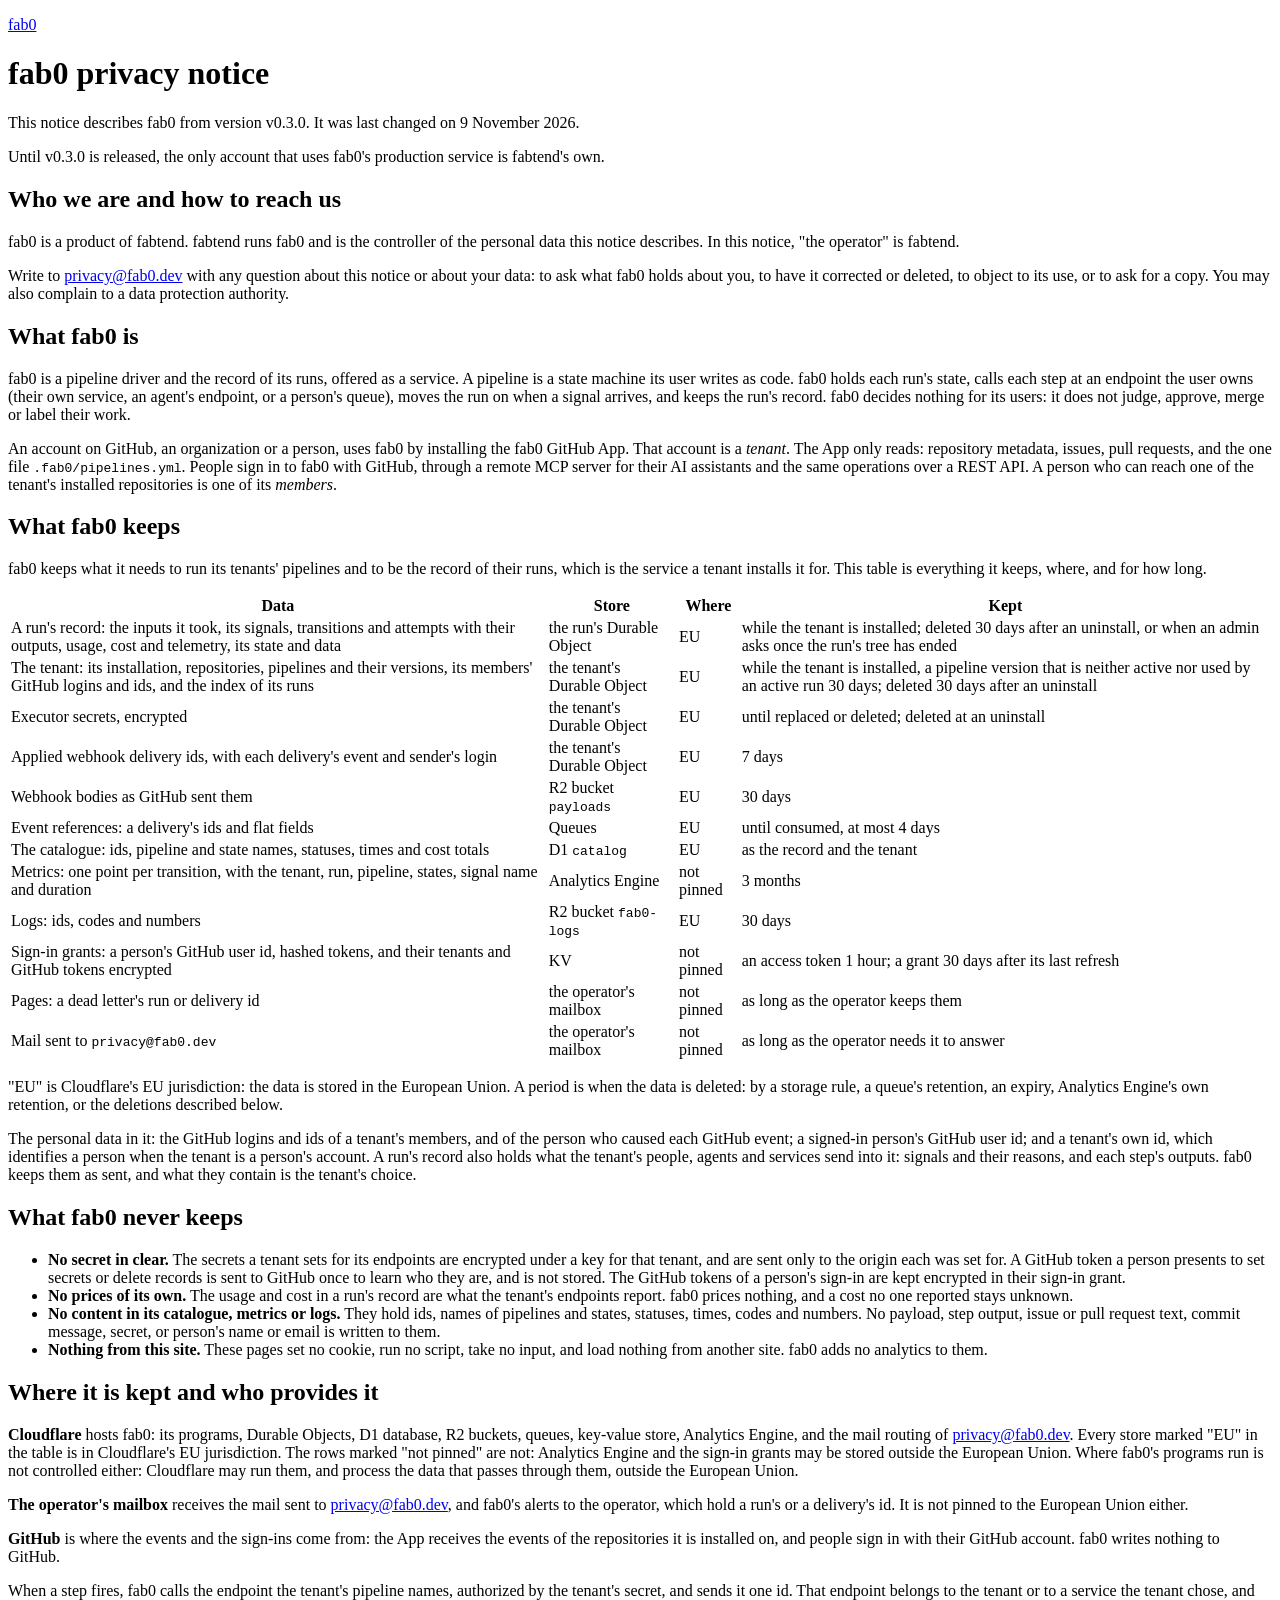
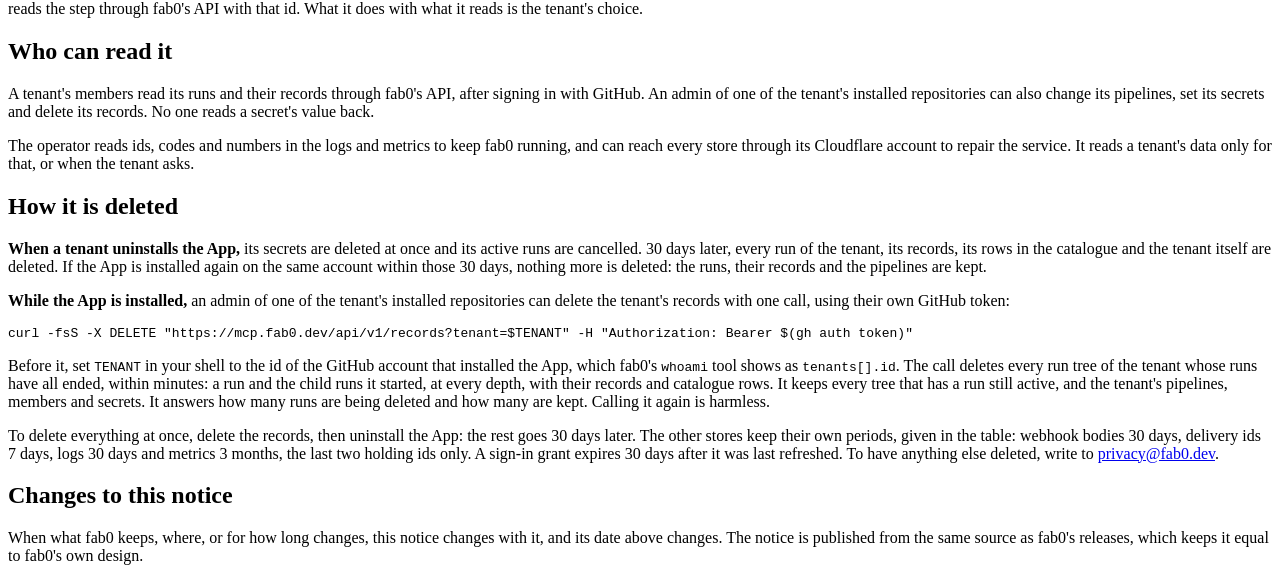
==== site/privacy.html @ 7e2cd232 "Add site/, the site at fab0.dev (fab0 T14.12) site/ is copied byte for byte from fabtend/fab0's main" ====
<!doctype html>
<html lang="en">
<head>
  <meta charset="utf-8">
  <meta name="viewport" content="width=device-width, initial-scale=1">
  <title>Privacy notice · fab0</title>
  <meta name="description" content="What fab0 keeps, where, for how long, and whom to ask.">
  <link rel="stylesheet" href="/style.css">
</head>
<body>
  <header>
    <p class="site"><a href="/">fab0</a></p>
  </header>
  <main>
    <h1>fab0 privacy notice</h1>
    <p class="lead">This notice describes fab0 from version v0.3.0. It was last changed on 9 November 2026.</p>
    <p>Until v0.3.0 is released, the only account that uses fab0's production service is fabtend's own.</p>

    <h2>Who we are and how to reach us</h2>
    <p>fab0 is a product of fabtend. fabtend runs fab0 and is the controller of the personal data this notice describes. In this notice, "the operator" is fabtend.</p>
    <p>Write to <a href="mailto:privacy@fab0.dev">privacy@fab0.dev</a> with any question about this notice or about your data: to ask what fab0 holds about you, to have it corrected or deleted, to object to its use, or to ask for a copy. You may also complain to a data protection authority.</p>

    <h2>What fab0 is</h2>
    <p>fab0 is a pipeline driver and the record of its runs, offered as a service. A pipeline is a state machine its user writes as code. fab0 holds each run's state, calls each step at an endpoint the user owns (their own service, an agent's endpoint, or a person's queue), moves the run on when a signal arrives, and keeps the run's record. fab0 decides nothing for its users: it does not judge, approve, merge or label their work.</p>
    <p>An account on GitHub, an organization or a person, uses fab0 by installing the fab0 GitHub App. That account is a <em>tenant</em>. The App only reads: repository metadata, issues, pull requests, and the one file <code>.fab0/pipelines.yml</code>. People sign in to fab0 with GitHub, through a remote MCP server for their AI assistants and the same operations over a REST API. A person who can reach one of the tenant's installed repositories is one of its <em>members</em>.</p>

    <h2>What fab0 keeps</h2>
    <p>fab0 keeps what it needs to run its tenants' pipelines and to be the record of their runs, which is the service a tenant installs it for. This table is everything it keeps, where, and for how long.</p>
    <table>
      <thead>
        <tr><th scope="col">Data</th><th scope="col">Store</th><th scope="col">Where</th><th scope="col">Kept</th></tr>
      </thead>
      <tbody>
        <tr>
          <td>A run's record: the inputs it took, its signals, transitions and attempts with their outputs, usage, cost and telemetry, its state and data</td>
          <td>the run's Durable Object</td>
          <td>EU</td>
          <td>while the tenant is installed; deleted 30 days after an uninstall, or when an admin asks once the run's tree has ended</td>
        </tr>
        <tr>
          <td>The tenant: its installation, repositories, pipelines and their versions, its members' GitHub logins and ids, and the index of its runs</td>
          <td>the tenant's Durable Object</td>
          <td>EU</td>
          <td>while the tenant is installed, a pipeline version that is neither active nor used by an active run 30 days; deleted 30 days after an uninstall</td>
        </tr>
        <tr>
          <td>Executor secrets, encrypted</td>
          <td>the tenant's Durable Object</td>
          <td>EU</td>
          <td>until replaced or deleted; deleted at an uninstall</td>
        </tr>
        <tr>
          <td>Applied webhook delivery ids, with each delivery's event and sender's login</td>
          <td>the tenant's Durable Object</td>
          <td>EU</td>
          <td>7 days</td>
        </tr>
        <tr>
          <td>Webhook bodies as GitHub sent them</td>
          <td>R2 bucket <code>payloads</code></td>
          <td>EU</td>
          <td>30 days</td>
        </tr>
        <tr>
          <td>Event references: a delivery's ids and flat fields</td>
          <td>Queues</td>
          <td>EU</td>
          <td>until consumed, at most 4 days</td>
        </tr>
        <tr>
          <td>The catalogue: ids, pipeline and state names, statuses, times and cost totals</td>
          <td>D1 <code>catalog</code></td>
          <td>EU</td>
          <td>as the record and the tenant</td>
        </tr>
        <tr>
          <td>Metrics: one point per transition, with the tenant, run, pipeline, states, signal name and duration</td>
          <td>Analytics Engine</td>
          <td>not pinned</td>
          <td>3 months</td>
        </tr>
        <tr>
          <td>Logs: ids, codes and numbers</td>
          <td>R2 bucket <code>fab0-logs</code></td>
          <td>EU</td>
          <td>30 days</td>
        </tr>
        <tr>
          <td>Sign-in grants: a person's GitHub user id, hashed tokens, and their tenants and GitHub tokens encrypted</td>
          <td>KV</td>
          <td>not pinned</td>
          <td>an access token 1 hour; a grant 30 days after its last refresh</td>
        </tr>
        <tr>
          <td>Pages: a dead letter's run or delivery id</td>
          <td>the operator's mailbox</td>
          <td>not pinned</td>
          <td>as long as the operator keeps them</td>
        </tr>
        <tr>
          <td>Mail sent to <code>privacy@fab0.dev</code></td>
          <td>the operator's mailbox</td>
          <td>not pinned</td>
          <td>as long as the operator needs it to answer</td>
        </tr>
      </tbody>
    </table>
    <p>"EU" is Cloudflare's EU jurisdiction: the data is stored in the European Union. A period is when the data is deleted: by a storage rule, a queue's retention, an expiry, Analytics Engine's own retention, or the deletions described below.</p>
    <p>The personal data in it: the GitHub logins and ids of a tenant's members, and of the person who caused each GitHub event; a signed-in person's GitHub user id; and a tenant's own id, which identifies a person when the tenant is a person's account. A run's record also holds what the tenant's people, agents and services send into it: signals and their reasons, and each step's outputs. fab0 keeps them as sent, and what they contain is the tenant's choice.</p>

    <h2>What fab0 never keeps</h2>
    <ul>
      <li><strong>No secret in clear.</strong> The secrets a tenant sets for its endpoints are encrypted under a key for that tenant, and are sent only to the origin each was set for. A GitHub token a person presents to set secrets or delete records is sent to GitHub once to learn who they are, and is not stored. The GitHub tokens of a person's sign-in are kept encrypted in their sign-in grant.</li>
      <li><strong>No prices of its own.</strong> The usage and cost in a run's record are what the tenant's endpoints report. fab0 prices nothing, and a cost no one reported stays unknown.</li>
      <li><strong>No content in its catalogue, metrics or logs.</strong> They hold ids, names of pipelines and states, statuses, times, codes and numbers. No payload, step output, issue or pull request text, commit message, secret, or person's name or email is written to them.</li>
      <li><strong>Nothing from this site.</strong> These pages set no cookie, run no script, take no input, and load nothing from another site. fab0 adds no analytics to them.</li>
    </ul>

    <h2>Where it is kept and who provides it</h2>
    <p><strong>Cloudflare</strong> hosts fab0: its programs, Durable Objects, D1 database, R2 buckets, queues, key-value store, Analytics Engine, and the mail routing of <a href="mailto:privacy@fab0.dev">privacy@fab0.dev</a>. Every store marked "EU" in the table is in Cloudflare's EU jurisdiction. The rows marked "not pinned" are not: Analytics Engine and the sign-in grants may be stored outside the European Union. Where fab0's programs run is not controlled either: Cloudflare may run them, and process the data that passes through them, outside the European Union.</p>
    <p><strong>The operator's mailbox</strong> receives the mail sent to <a href="mailto:privacy@fab0.dev">privacy@fab0.dev</a>, and fab0's alerts to the operator, which hold a run's or a delivery's id. It is not pinned to the European Union either.</p>
    <p><strong>GitHub</strong> is where the events and the sign-ins come from: the App receives the events of the repositories it is installed on, and people sign in with their GitHub account. fab0 writes nothing to GitHub.</p>
    <p>When a step fires, fab0 calls the endpoint the tenant's pipeline names, authorized by the tenant's secret, and sends it one id. That endpoint belongs to the tenant or to a service the tenant chose, and reads the step through fab0's API with that id. What it does with what it reads is the tenant's choice.</p>

    <h2>Who can read it</h2>
    <p>A tenant's members read its runs and their records through fab0's API, after signing in with GitHub. An admin of one of the tenant's installed repositories can also change its pipelines, set its secrets and delete its records. No one reads a secret's value back.</p>
    <p>The operator reads ids, codes and numbers in the logs and metrics to keep fab0 running, and can reach every store through its Cloudflare account to repair the service. It reads a tenant's data only for that, or when the tenant asks.</p>

    <h2>How it is deleted</h2>
    <p><strong>When a tenant uninstalls the App,</strong> its secrets are deleted at once and its active runs are cancelled. 30 days later, every run of the tenant, its records, its rows in the catalogue and the tenant itself are deleted. If the App is installed again on the same account within those 30 days, nothing more is deleted: the runs, their records and the pipelines are kept.</p>
    <p><strong>While the App is installed,</strong> an admin of one of the tenant's installed repositories can delete the tenant's records with one call, using their own GitHub token:</p>
    <pre><code>curl -fsS -X DELETE "https://mcp.fab0.dev/api/v1/records?tenant=$TENANT" -H "Authorization: Bearer $(gh auth token)"</code></pre>
    <p>Before it, set <code>TENANT</code> in your shell to the id of the GitHub account that installed the App, which fab0's <code>whoami</code> tool shows as <code>tenants[].id</code>. The call deletes every run tree of the tenant whose runs have all ended, within minutes: a run and the child runs it started, at every depth, with their records and catalogue rows. It keeps every tree that has a run still active, and the tenant's pipelines, members and secrets. It answers how many runs are being deleted and how many are kept. Calling it again is harmless.</p>
    <p>To delete everything at once, delete the records, then uninstall the App: the rest goes 30 days later. The other stores keep their own periods, given in the table: webhook bodies 30 days, delivery ids 7 days, logs 30 days and metrics 3 months, the last two holding ids only. A sign-in grant expires 30 days after it was last refreshed. To have anything else deleted, write to <a href="mailto:privacy@fab0.dev">privacy@fab0.dev</a>.</p>

    <h2>Changes to this notice</h2>
    <p>When what fab0 keeps, where, or for how long changes, this notice changes with it, and its date above changes. The notice is published from the same source as fab0's releases, which keeps it equal to fab0's own design.</p>
  </main>
</body>
</html>
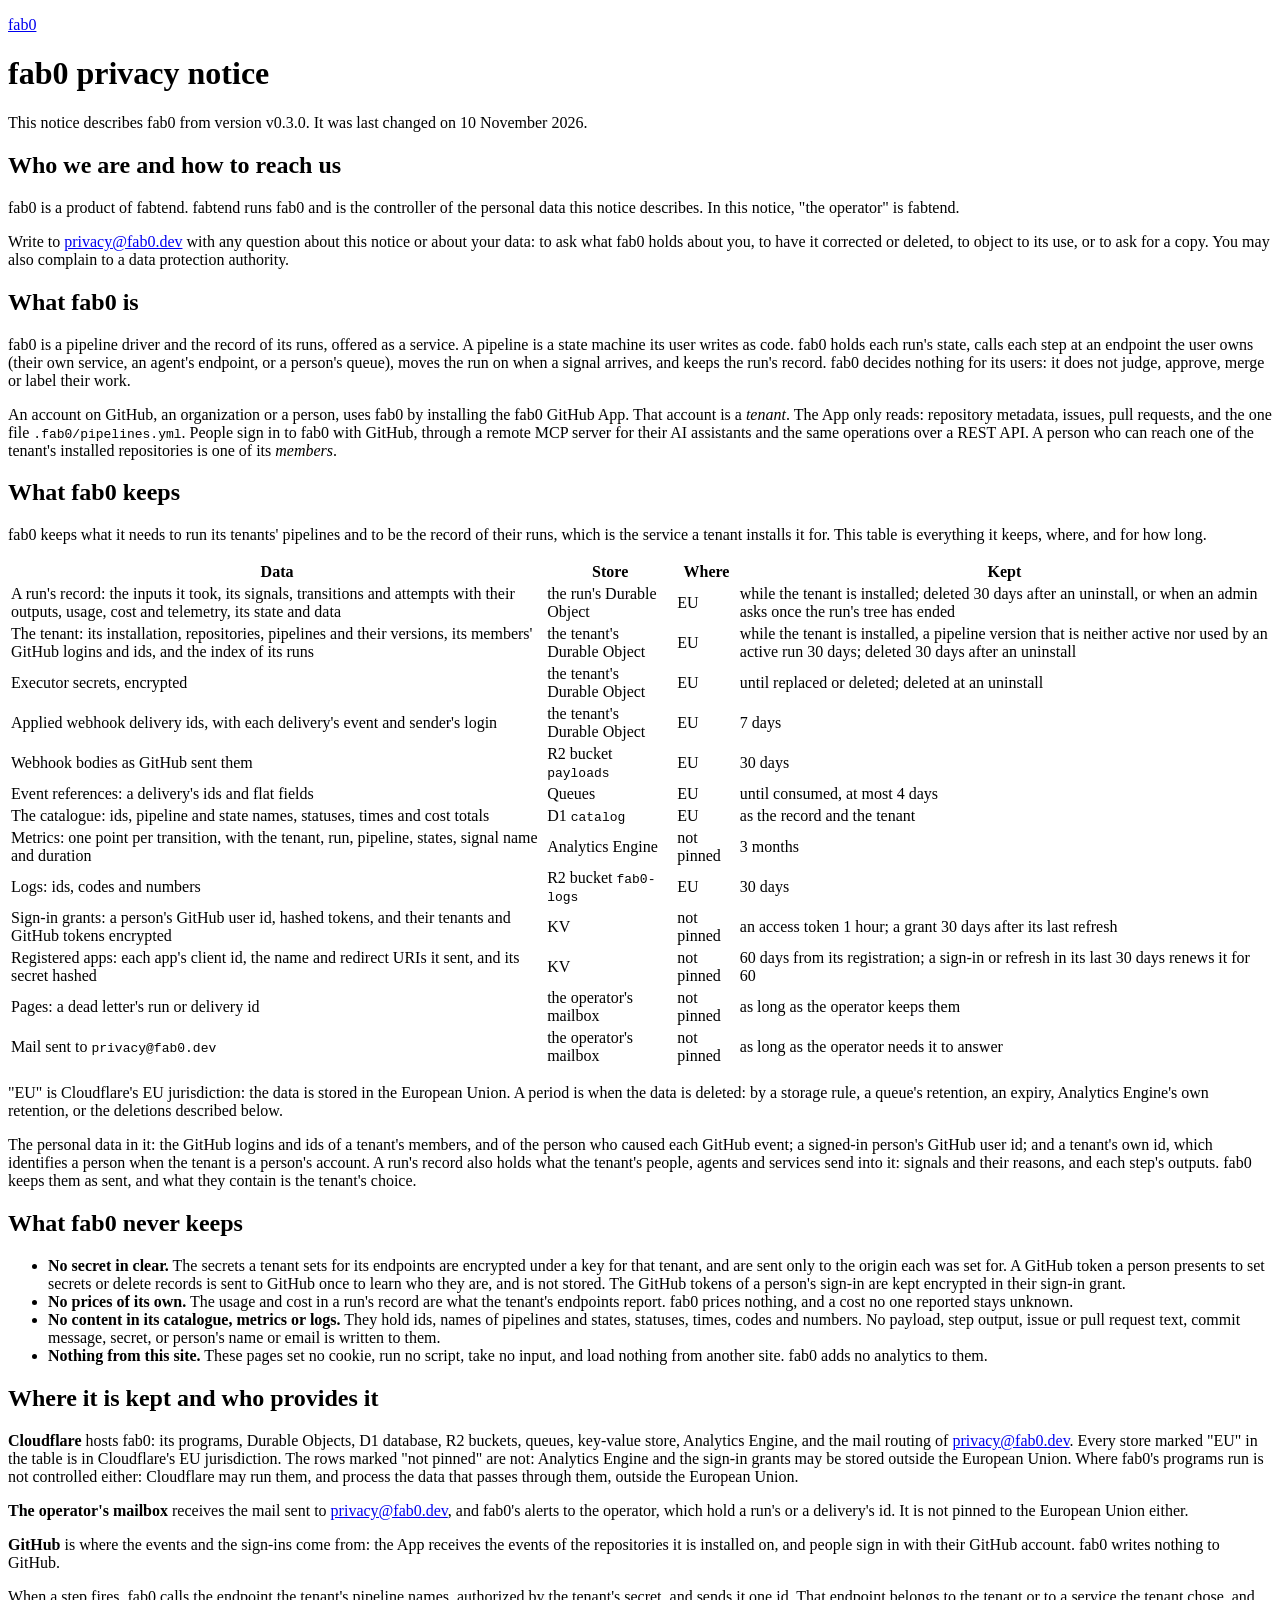
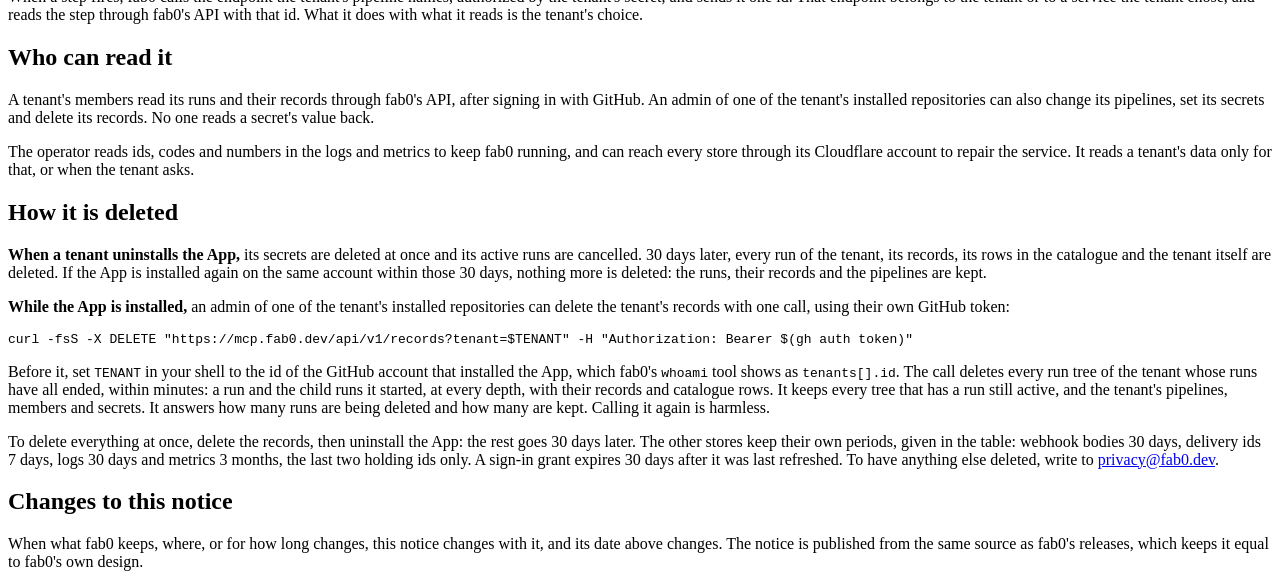
==== commit c512db01: "Release fab0 4f45466bb447ef6a9e871e1b571bb791c3fbb953" ====
--- a/site/privacy.html
+++ b/site/privacy.html
@@ -13,8 +13,7 @@
   </header>
   <main>
     <h1>fab0 privacy notice</h1>
-    <p class="lead">This notice describes fab0 from version v0.3.0. It was last changed on 9 November 2026.</p>
-    <p>Until v0.3.0 is released, the only account that uses fab0's production service is fabtend's own.</p>
+    <p class="lead">This notice describes fab0 from version v0.3.0. It was last changed on 10 November 2026.</p>
 
     <h2>Who we are and how to reach us</h2>
     <p>fab0 is a product of fabtend. fabtend runs fab0 and is the controller of the personal data this notice describes. In this notice, "the operator" is fabtend.</p>
@@ -92,6 +91,12 @@
           <td>an access token 1 hour; a grant 30 days after its last refresh</td>
         </tr>
         <tr>
+          <td>Registered apps: each app's client id, the name and redirect URIs it sent, and its secret hashed</td>
+          <td>KV</td>
+          <td>not pinned</td>
+          <td>60 days from its registration; a sign-in or refresh in its last 30 days renews it for 60</td>
+        </tr>
+        <tr>
           <td>Pages: a dead letter's run or delivery id</td>
           <td>the operator's mailbox</td>
           <td>not pinned</td>
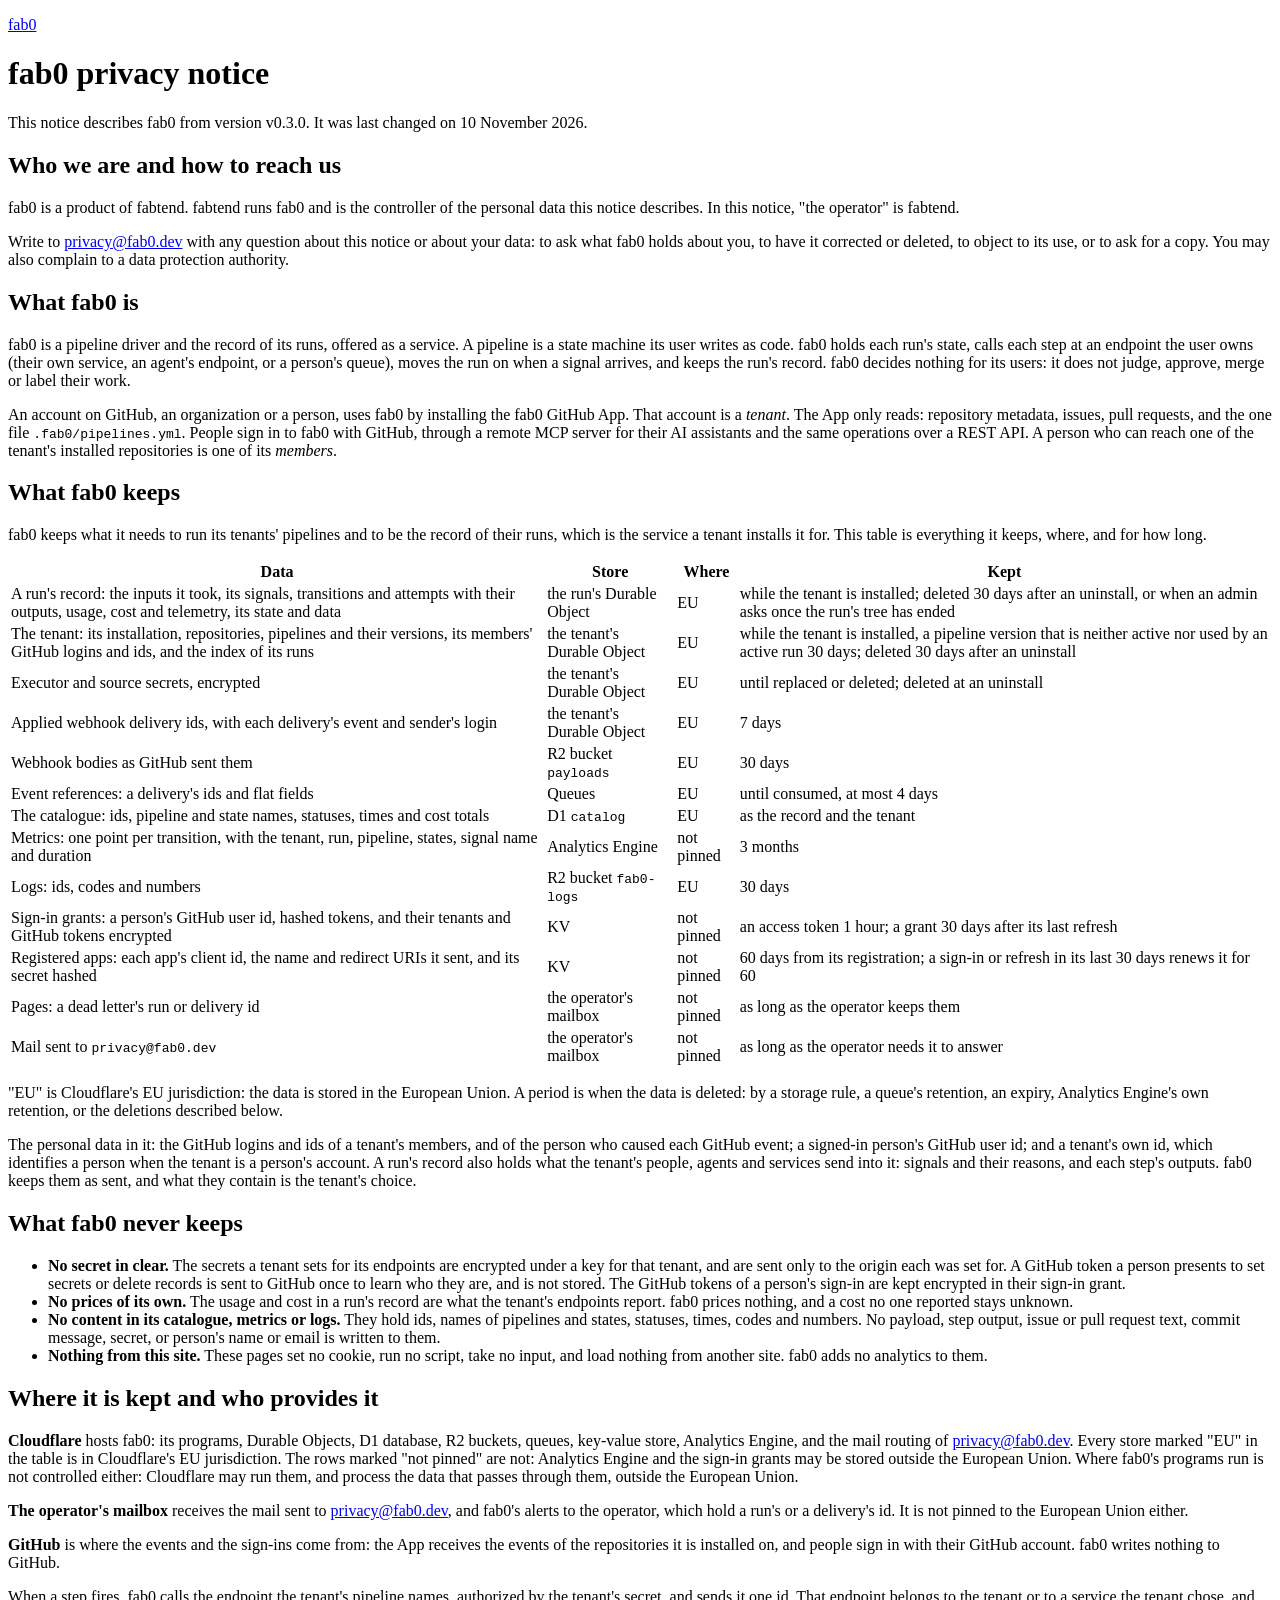
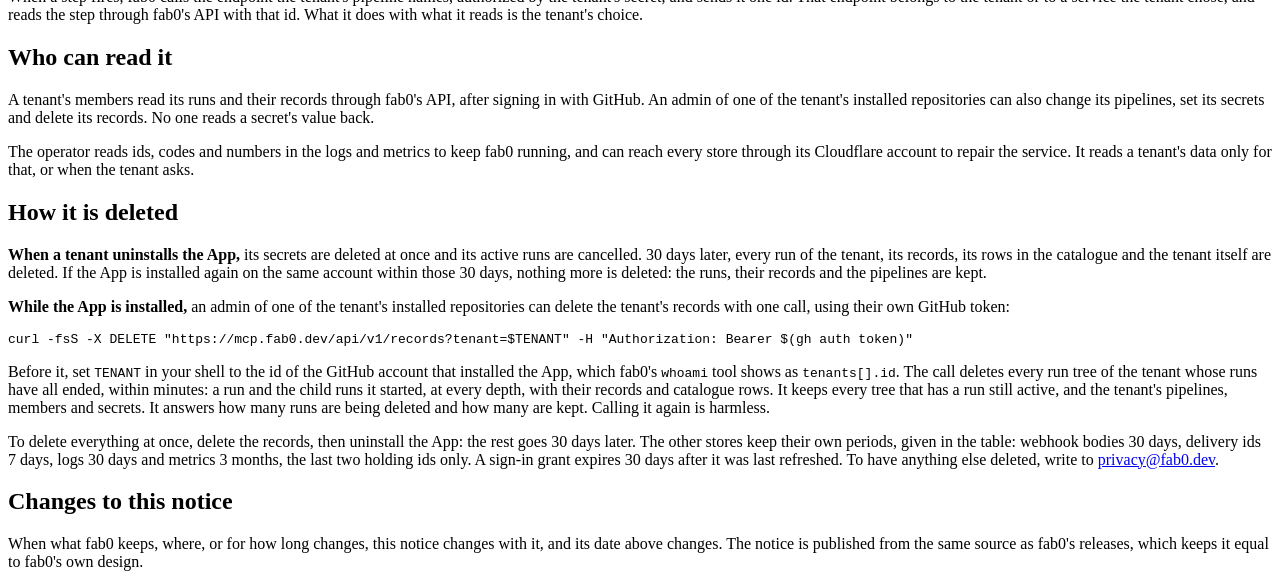
==== commit 984d1820: "Release fab0 763075a6b5e844b11044f8f48da06fb61f04b57f" ====
--- a/site/privacy.html
+++ b/site/privacy.html
@@ -43,7 +43,7 @@
           <td>while the tenant is installed, a pipeline version that is neither active nor used by an active run 30 days; deleted 30 days after an uninstall</td>
         </tr>
         <tr>
-          <td>Executor secrets, encrypted</td>
+          <td>Executor and source secrets, encrypted</td>
           <td>the tenant's Durable Object</td>
           <td>EU</td>
           <td>until replaced or deleted; deleted at an uninstall</td>
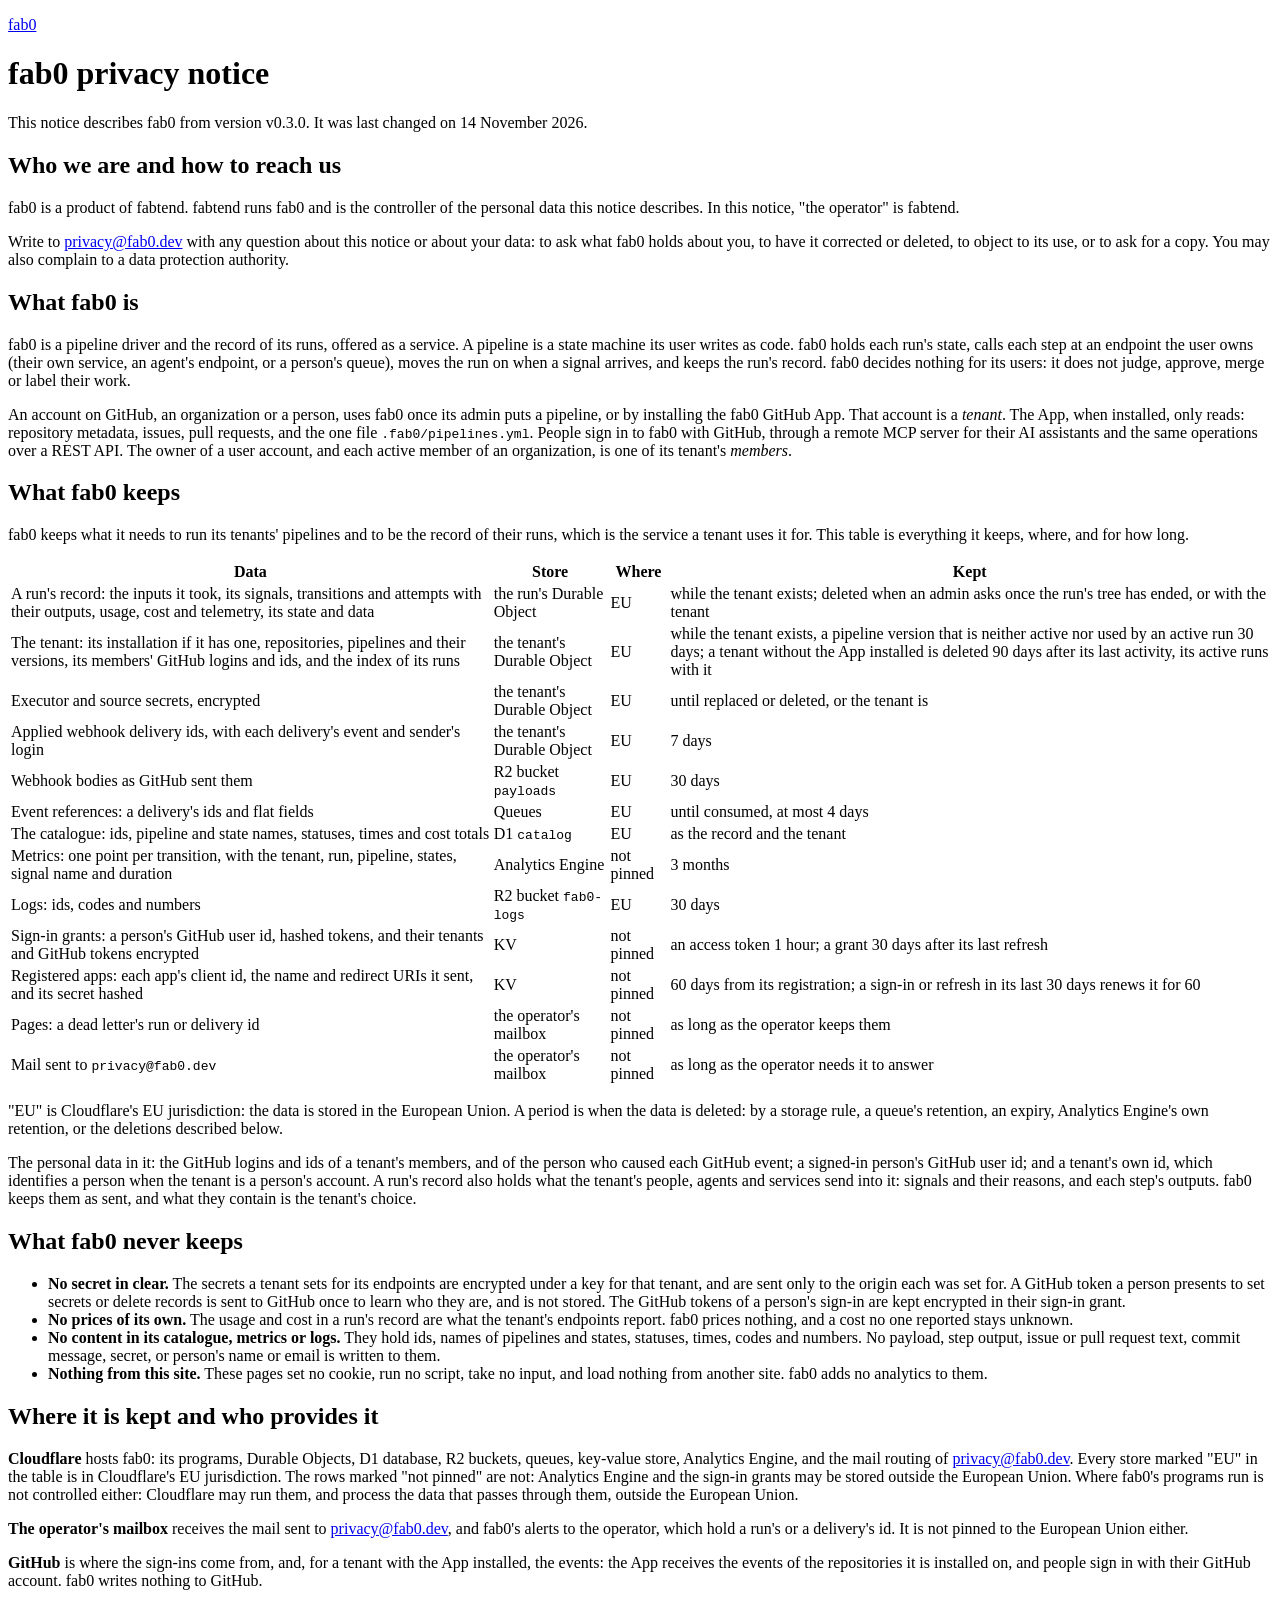
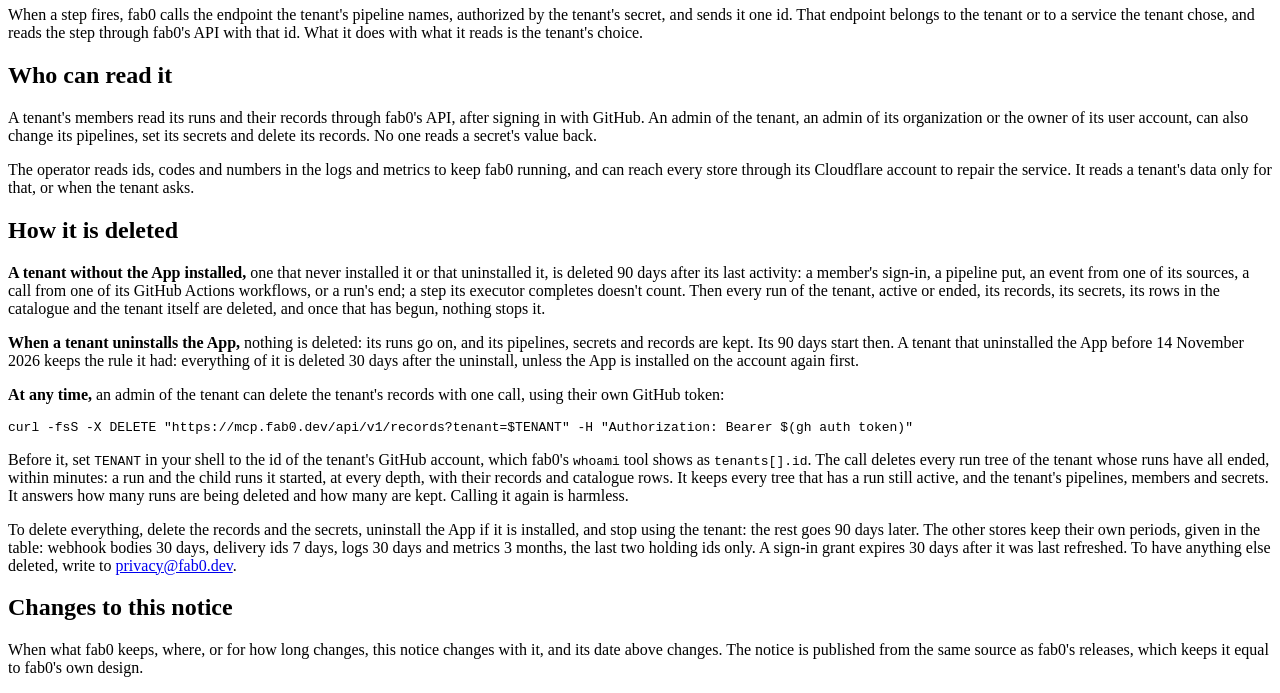
==== commit 08ee5f4c: "Release fab0 5a548782619e0fe30934b3429678c575217e25be" ====
--- a/site/privacy.html
+++ b/site/privacy.html
@@ -13,7 +13,7 @@
   </header>
   <main>
     <h1>fab0 privacy notice</h1>
-    <p class="lead">This notice describes fab0 from version v0.3.0. It was last changed on 10 November 2026.</p>
+    <p class="lead">This notice describes fab0 from version v0.3.0. It was last changed on 14 November 2026.</p>
 
     <h2>Who we are and how to reach us</h2>
     <p>fab0 is a product of fabtend. fabtend runs fab0 and is the controller of the personal data this notice describes. In this notice, "the operator" is fabtend.</p>
@@ -21,10 +21,10 @@
 
     <h2>What fab0 is</h2>
     <p>fab0 is a pipeline driver and the record of its runs, offered as a service. A pipeline is a state machine its user writes as code. fab0 holds each run's state, calls each step at an endpoint the user owns (their own service, an agent's endpoint, or a person's queue), moves the run on when a signal arrives, and keeps the run's record. fab0 decides nothing for its users: it does not judge, approve, merge or label their work.</p>
-    <p>An account on GitHub, an organization or a person, uses fab0 by installing the fab0 GitHub App. That account is a <em>tenant</em>. The App only reads: repository metadata, issues, pull requests, and the one file <code>.fab0/pipelines.yml</code>. People sign in to fab0 with GitHub, through a remote MCP server for their AI assistants and the same operations over a REST API. A person who can reach one of the tenant's installed repositories is one of its <em>members</em>.</p>
+    <p>An account on GitHub, an organization or a person, uses fab0 once its admin puts a pipeline, or by installing the fab0 GitHub App. That account is a <em>tenant</em>. The App, when installed, only reads: repository metadata, issues, pull requests, and the one file <code>.fab0/pipelines.yml</code>. People sign in to fab0 with GitHub, through a remote MCP server for their AI assistants and the same operations over a REST API. The owner of a user account, and each active member of an organization, is one of its tenant's <em>members</em>.</p>
 
     <h2>What fab0 keeps</h2>
-    <p>fab0 keeps what it needs to run its tenants' pipelines and to be the record of their runs, which is the service a tenant installs it for. This table is everything it keeps, where, and for how long.</p>
+    <p>fab0 keeps what it needs to run its tenants' pipelines and to be the record of their runs, which is the service a tenant uses it for. This table is everything it keeps, where, and for how long.</p>
     <table>
       <thead>
         <tr><th scope="col">Data</th><th scope="col">Store</th><th scope="col">Where</th><th scope="col">Kept</th></tr>
@@ -34,19 +34,19 @@
           <td>A run's record: the inputs it took, its signals, transitions and attempts with their outputs, usage, cost and telemetry, its state and data</td>
           <td>the run's Durable Object</td>
           <td>EU</td>
-          <td>while the tenant is installed; deleted 30 days after an uninstall, or when an admin asks once the run's tree has ended</td>
+          <td>while the tenant exists; deleted when an admin asks once the run's tree has ended, or with the tenant</td>
         </tr>
         <tr>
-          <td>The tenant: its installation, repositories, pipelines and their versions, its members' GitHub logins and ids, and the index of its runs</td>
+          <td>The tenant: its installation if it has one, repositories, pipelines and their versions, its members' GitHub logins and ids, and the index of its runs</td>
           <td>the tenant's Durable Object</td>
           <td>EU</td>
-          <td>while the tenant is installed, a pipeline version that is neither active nor used by an active run 30 days; deleted 30 days after an uninstall</td>
+          <td>while the tenant exists, a pipeline version that is neither active nor used by an active run 30 days; a tenant without the App installed is deleted 90 days after its last activity, its active runs with it</td>
         </tr>
         <tr>
           <td>Executor and source secrets, encrypted</td>
           <td>the tenant's Durable Object</td>
           <td>EU</td>
-          <td>until replaced or deleted; deleted at an uninstall</td>
+          <td>until replaced or deleted, or the tenant is</td>
         </tr>
         <tr>
           <td>Applied webhook delivery ids, with each delivery's event and sender's login</td>
@@ -124,19 +124,20 @@
     <h2>Where it is kept and who provides it</h2>
     <p><strong>Cloudflare</strong> hosts fab0: its programs, Durable Objects, D1 database, R2 buckets, queues, key-value store, Analytics Engine, and the mail routing of <a href="mailto:privacy@fab0.dev">privacy@fab0.dev</a>. Every store marked "EU" in the table is in Cloudflare's EU jurisdiction. The rows marked "not pinned" are not: Analytics Engine and the sign-in grants may be stored outside the European Union. Where fab0's programs run is not controlled either: Cloudflare may run them, and process the data that passes through them, outside the European Union.</p>
     <p><strong>The operator's mailbox</strong> receives the mail sent to <a href="mailto:privacy@fab0.dev">privacy@fab0.dev</a>, and fab0's alerts to the operator, which hold a run's or a delivery's id. It is not pinned to the European Union either.</p>
-    <p><strong>GitHub</strong> is where the events and the sign-ins come from: the App receives the events of the repositories it is installed on, and people sign in with their GitHub account. fab0 writes nothing to GitHub.</p>
+    <p><strong>GitHub</strong> is where the sign-ins come from, and, for a tenant with the App installed, the events: the App receives the events of the repositories it is installed on, and people sign in with their GitHub account. fab0 writes nothing to GitHub.</p>
     <p>When a step fires, fab0 calls the endpoint the tenant's pipeline names, authorized by the tenant's secret, and sends it one id. That endpoint belongs to the tenant or to a service the tenant chose, and reads the step through fab0's API with that id. What it does with what it reads is the tenant's choice.</p>
 
     <h2>Who can read it</h2>
-    <p>A tenant's members read its runs and their records through fab0's API, after signing in with GitHub. An admin of one of the tenant's installed repositories can also change its pipelines, set its secrets and delete its records. No one reads a secret's value back.</p>
+    <p>A tenant's members read its runs and their records through fab0's API, after signing in with GitHub. An admin of the tenant, an admin of its organization or the owner of its user account, can also change its pipelines, set its secrets and delete its records. No one reads a secret's value back.</p>
     <p>The operator reads ids, codes and numbers in the logs and metrics to keep fab0 running, and can reach every store through its Cloudflare account to repair the service. It reads a tenant's data only for that, or when the tenant asks.</p>
 
     <h2>How it is deleted</h2>
-    <p><strong>When a tenant uninstalls the App,</strong> its secrets are deleted at once and its active runs are cancelled. 30 days later, every run of the tenant, its records, its rows in the catalogue and the tenant itself are deleted. If the App is installed again on the same account within those 30 days, nothing more is deleted: the runs, their records and the pipelines are kept.</p>
-    <p><strong>While the App is installed,</strong> an admin of one of the tenant's installed repositories can delete the tenant's records with one call, using their own GitHub token:</p>
+    <p><strong>A tenant without the App installed,</strong> one that never installed it or that uninstalled it, is deleted 90 days after its last activity: a member's sign-in, a pipeline put, an event from one of its sources, a call from one of its GitHub Actions workflows, or a run's end; a step its executor completes doesn't count. Then every run of the tenant, active or ended, its records, its secrets, its rows in the catalogue and the tenant itself are deleted, and once that has begun, nothing stops it.</p>
+    <p><strong>When a tenant uninstalls the App,</strong> nothing is deleted: its runs go on, and its pipelines, secrets and records are kept. Its 90 days start then. A tenant that uninstalled the App before 14 November 2026 keeps the rule it had: everything of it is deleted 30 days after the uninstall, unless the App is installed on the account again first.</p>
+    <p><strong>At any time,</strong> an admin of the tenant can delete the tenant's records with one call, using their own GitHub token:</p>
     <pre><code>curl -fsS -X DELETE "https://mcp.fab0.dev/api/v1/records?tenant=$TENANT" -H "Authorization: Bearer $(gh auth token)"</code></pre>
-    <p>Before it, set <code>TENANT</code> in your shell to the id of the GitHub account that installed the App, which fab0's <code>whoami</code> tool shows as <code>tenants[].id</code>. The call deletes every run tree of the tenant whose runs have all ended, within minutes: a run and the child runs it started, at every depth, with their records and catalogue rows. It keeps every tree that has a run still active, and the tenant's pipelines, members and secrets. It answers how many runs are being deleted and how many are kept. Calling it again is harmless.</p>
-    <p>To delete everything at once, delete the records, then uninstall the App: the rest goes 30 days later. The other stores keep their own periods, given in the table: webhook bodies 30 days, delivery ids 7 days, logs 30 days and metrics 3 months, the last two holding ids only. A sign-in grant expires 30 days after it was last refreshed. To have anything else deleted, write to <a href="mailto:privacy@fab0.dev">privacy@fab0.dev</a>.</p>
+    <p>Before it, set <code>TENANT</code> in your shell to the id of the tenant's GitHub account, which fab0's <code>whoami</code> tool shows as <code>tenants[].id</code>. The call deletes every run tree of the tenant whose runs have all ended, within minutes: a run and the child runs it started, at every depth, with their records and catalogue rows. It keeps every tree that has a run still active, and the tenant's pipelines, members and secrets. It answers how many runs are being deleted and how many are kept. Calling it again is harmless.</p>
+    <p>To delete everything, delete the records and the secrets, uninstall the App if it is installed, and stop using the tenant: the rest goes 90 days later. The other stores keep their own periods, given in the table: webhook bodies 30 days, delivery ids 7 days, logs 30 days and metrics 3 months, the last two holding ids only. A sign-in grant expires 30 days after it was last refreshed. To have anything else deleted, write to <a href="mailto:privacy@fab0.dev">privacy@fab0.dev</a>.</p>
 
     <h2>Changes to this notice</h2>
     <p>When what fab0 keeps, where, or for how long changes, this notice changes with it, and its date above changes. The notice is published from the same source as fab0's releases, which keeps it equal to fab0's own design.</p>
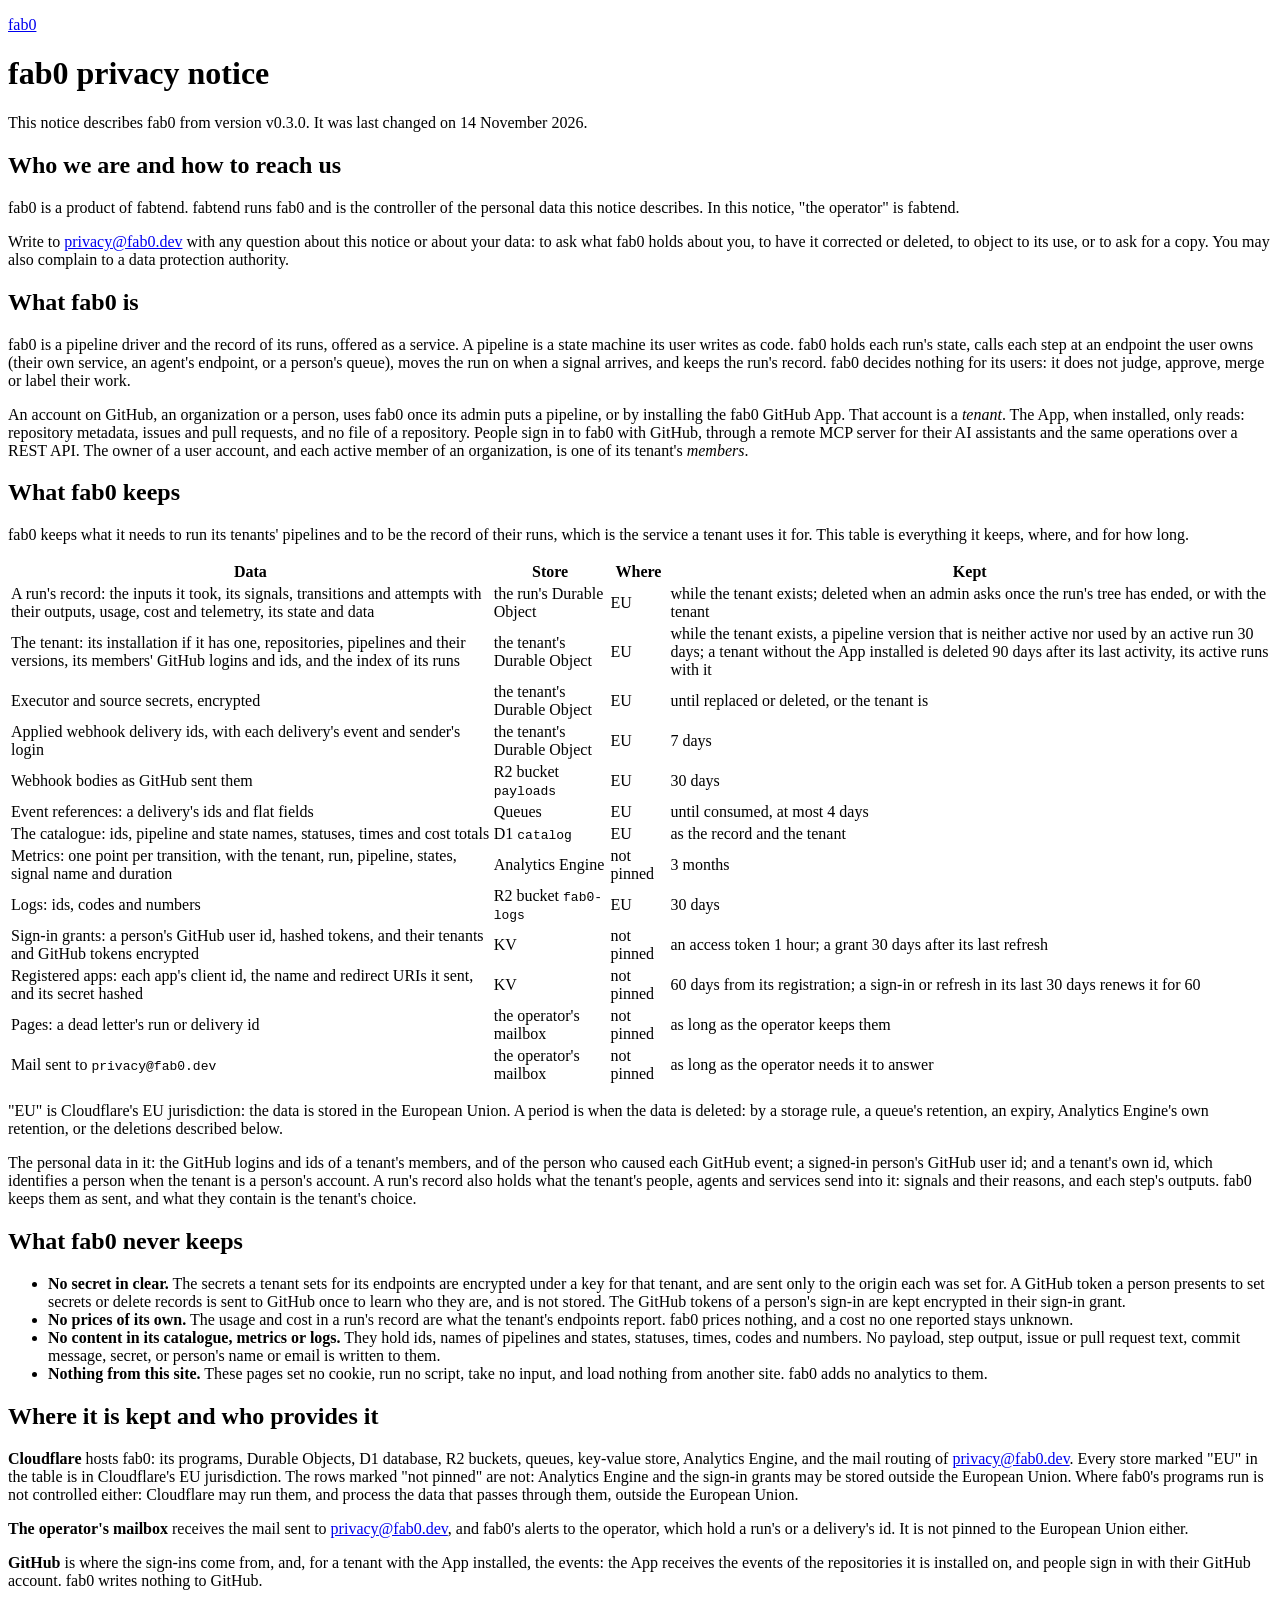
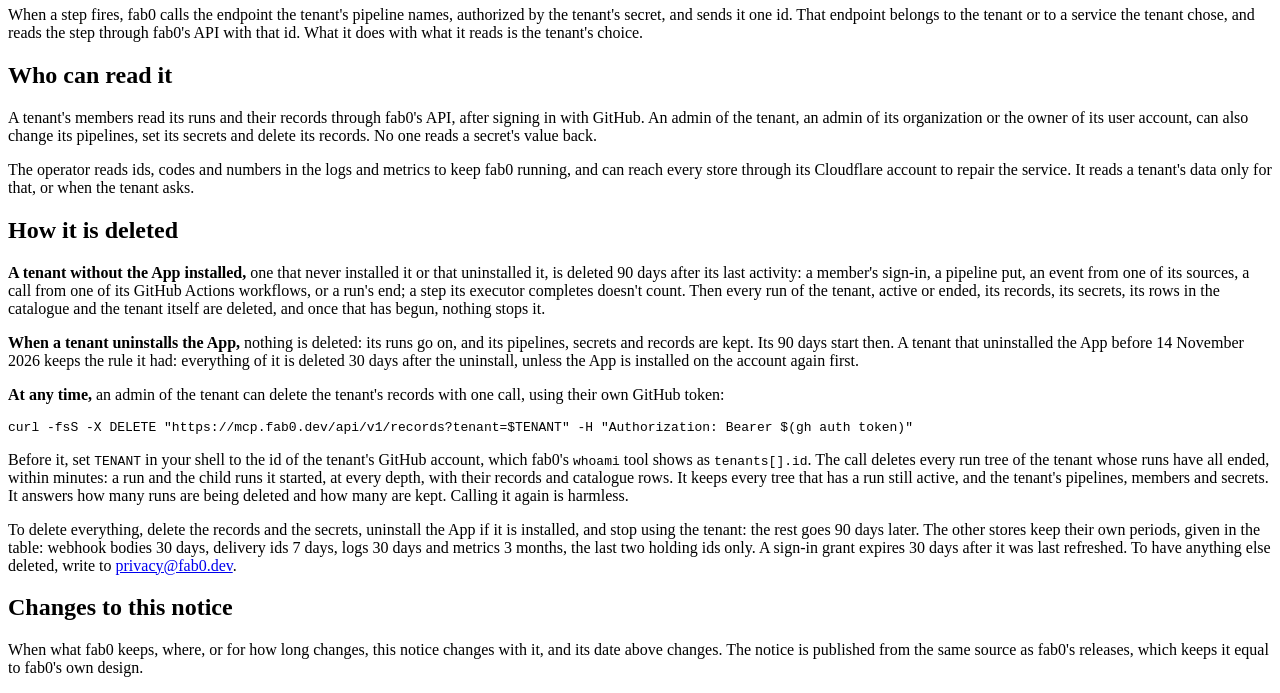
==== commit 630815f9: "Release fab0 77876d65724d5ffbb336bd520d2d774401005eea" ====
--- a/site/privacy.html
+++ b/site/privacy.html
@@ -21,7 +21,7 @@
 
     <h2>What fab0 is</h2>
     <p>fab0 is a pipeline driver and the record of its runs, offered as a service. A pipeline is a state machine its user writes as code. fab0 holds each run's state, calls each step at an endpoint the user owns (their own service, an agent's endpoint, or a person's queue), moves the run on when a signal arrives, and keeps the run's record. fab0 decides nothing for its users: it does not judge, approve, merge or label their work.</p>
-    <p>An account on GitHub, an organization or a person, uses fab0 once its admin puts a pipeline, or by installing the fab0 GitHub App. That account is a <em>tenant</em>. The App, when installed, only reads: repository metadata, issues, pull requests, and the one file <code>.fab0/pipelines.yml</code>. People sign in to fab0 with GitHub, through a remote MCP server for their AI assistants and the same operations over a REST API. The owner of a user account, and each active member of an organization, is one of its tenant's <em>members</em>.</p>
+    <p>An account on GitHub, an organization or a person, uses fab0 once its admin puts a pipeline, or by installing the fab0 GitHub App. That account is a <em>tenant</em>. The App, when installed, only reads: repository metadata, issues and pull requests, and no file of a repository. People sign in to fab0 with GitHub, through a remote MCP server for their AI assistants and the same operations over a REST API. The owner of a user account, and each active member of an organization, is one of its tenant's <em>members</em>.</p>
 
     <h2>What fab0 keeps</h2>
     <p>fab0 keeps what it needs to run its tenants' pipelines and to be the record of their runs, which is the service a tenant uses it for. This table is everything it keeps, where, and for how long.</p>
